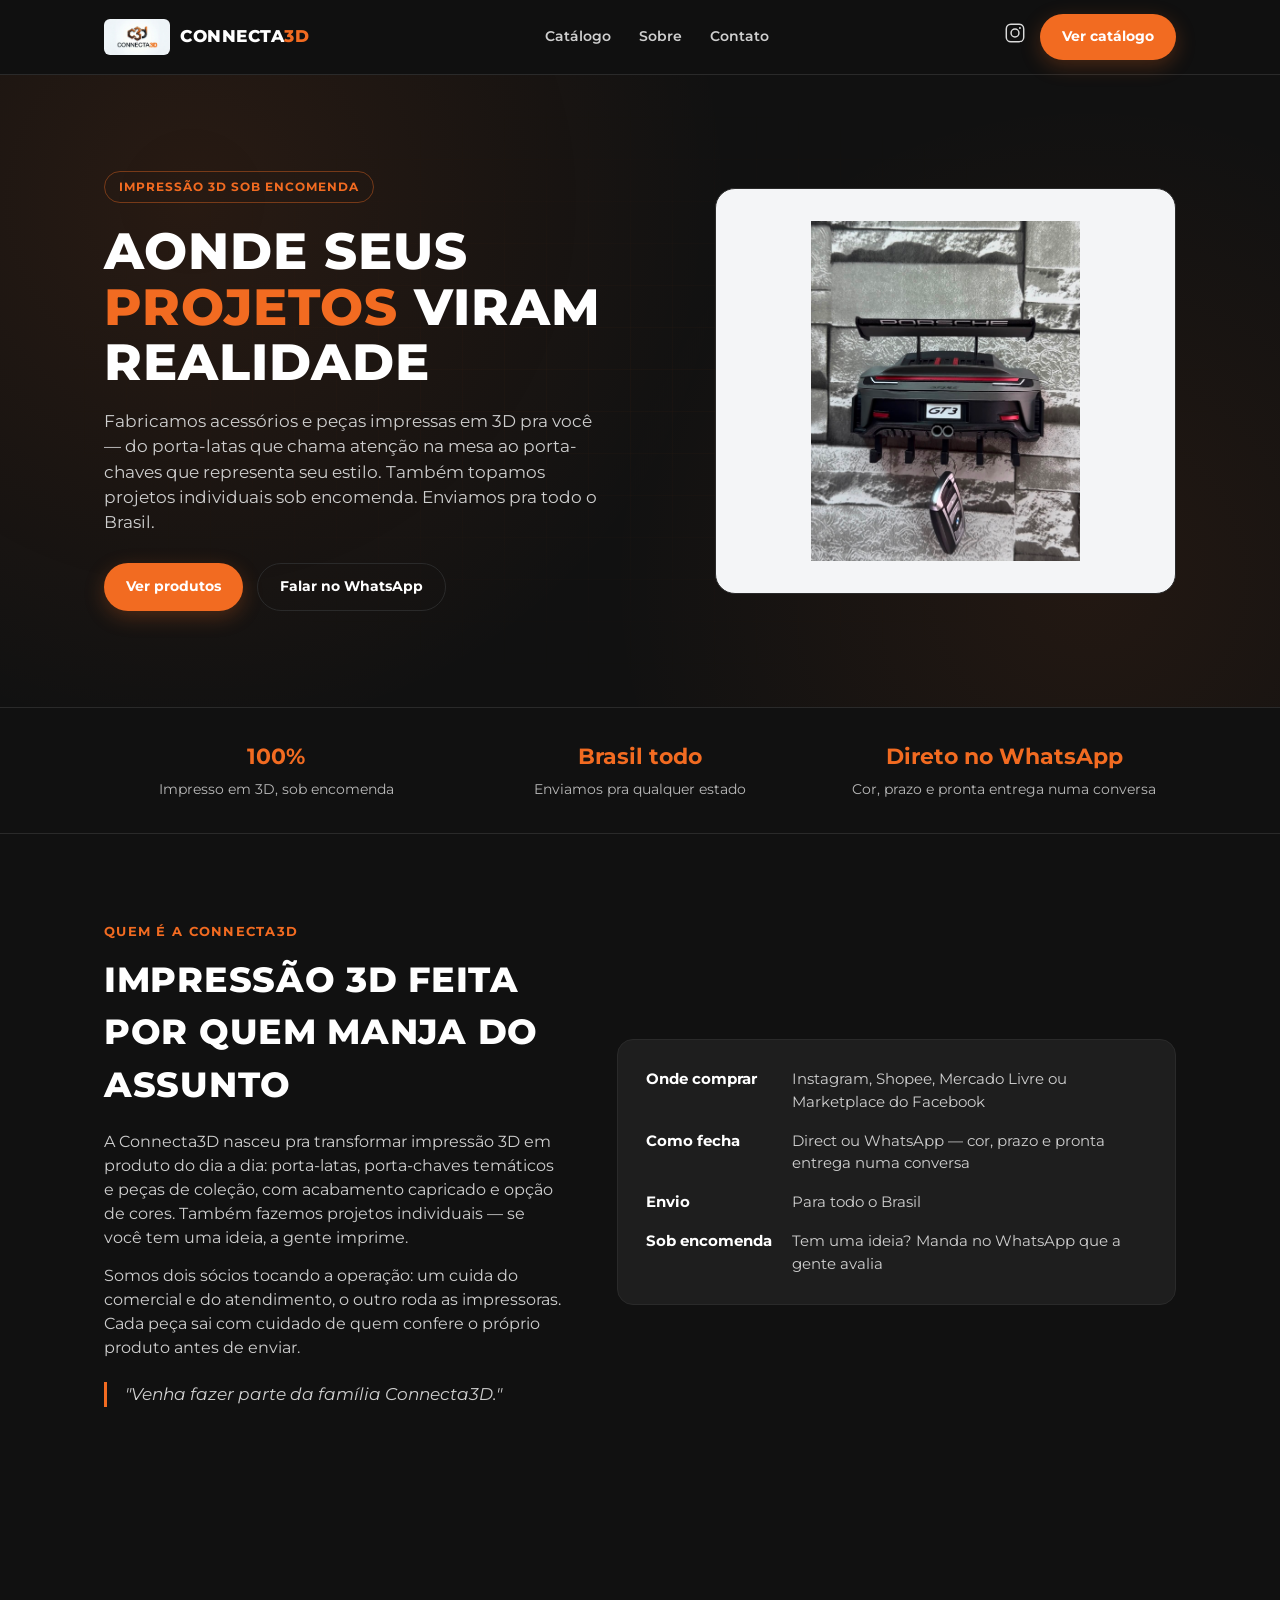
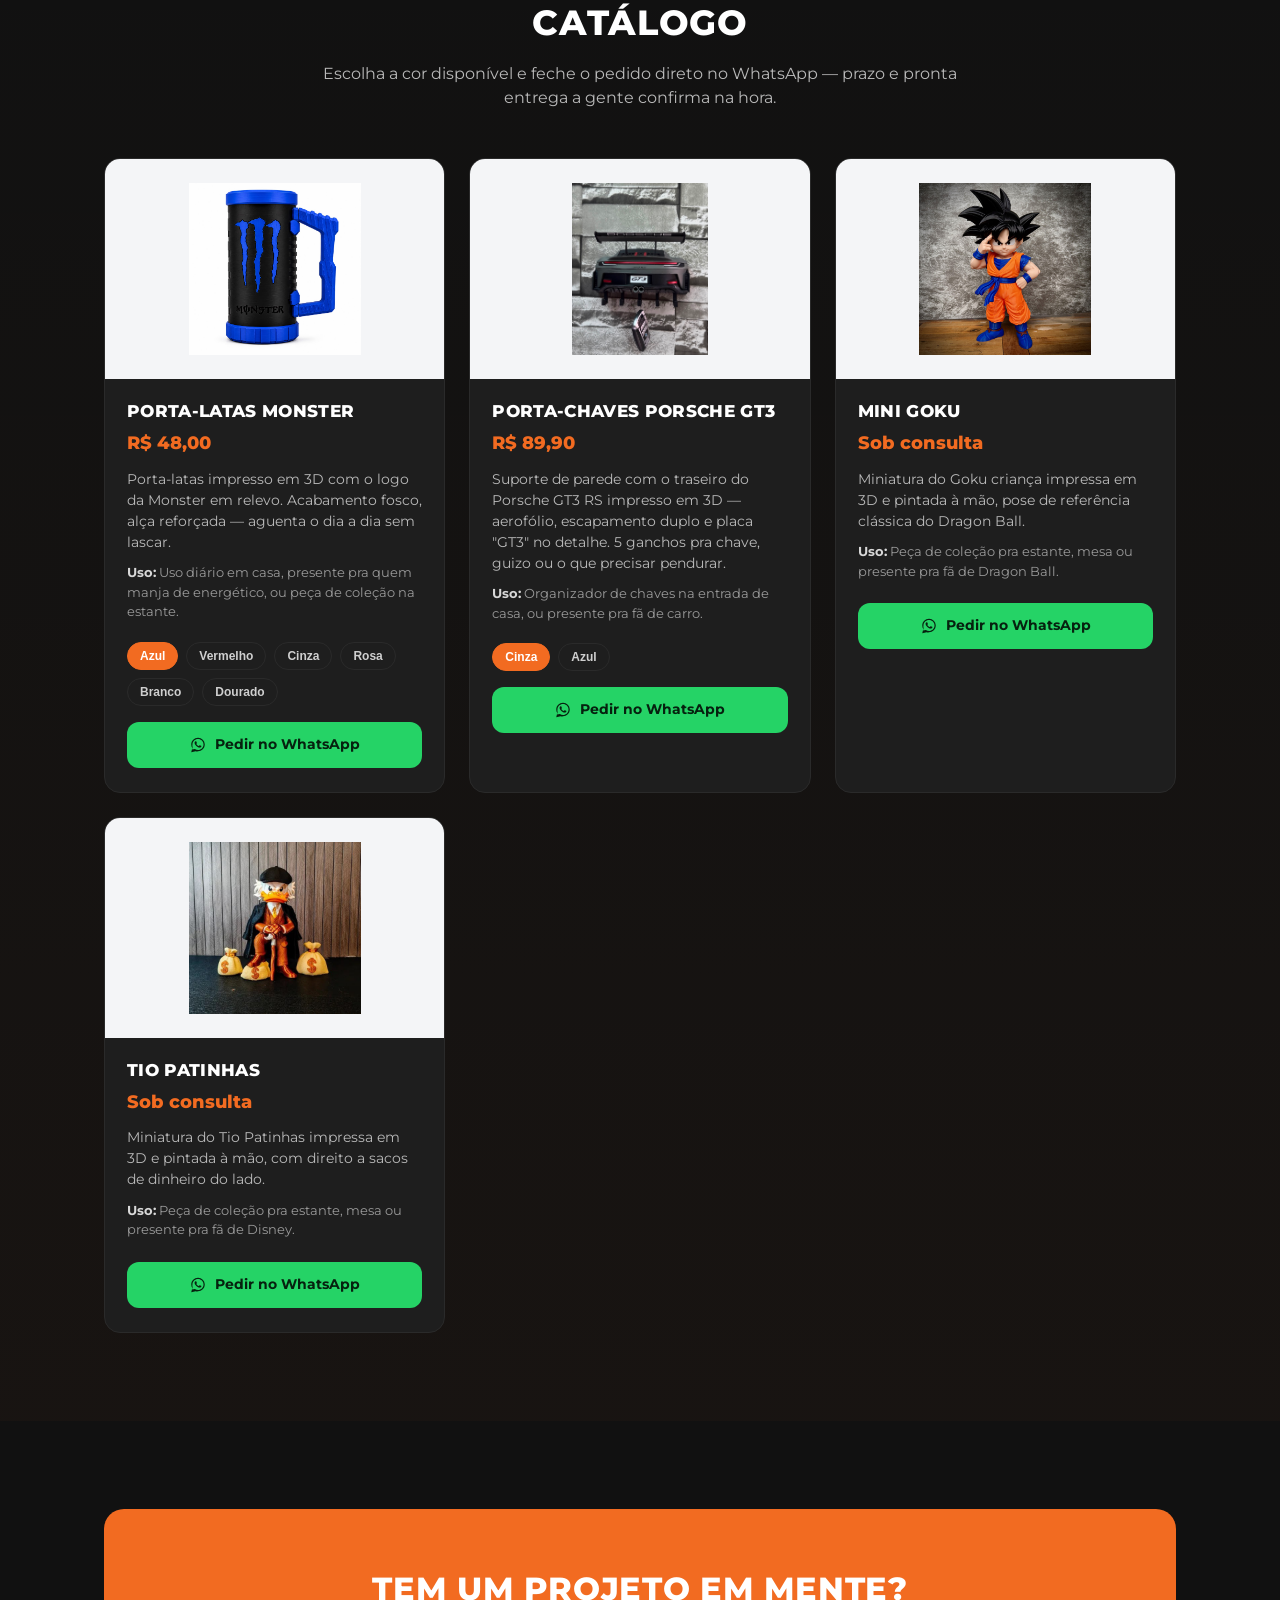
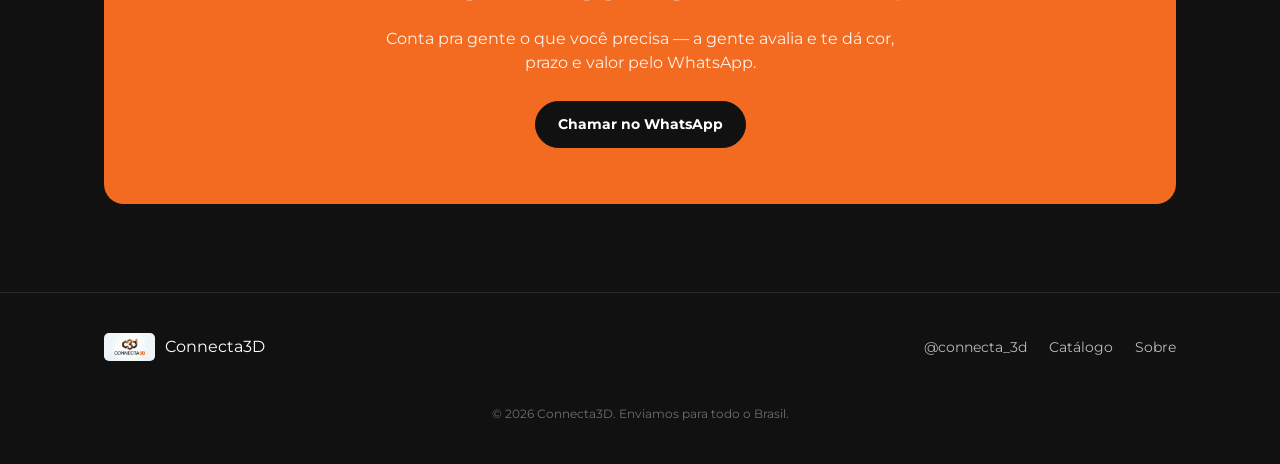
==== index.html @ 7aefbe27 "Configura memória do negócio e cria o site da Connecta3D Preenche _memoria/ e identidade/design-guid" ====
<!doctype html>
<html lang="pt-BR">
<head>
  <meta charset="UTF-8" />
  <meta name="viewport" content="width=device-width, initial-scale=1.0" />
  <title>Connecta3D — Impressão 3D sob encomenda</title>
  <meta name="description" content="Connecta3D: acessórios e peças impressas em 3D, feitos sob encomenda. Porta-latas, porta-chaves temáticos e projetos individuais. Enviamos para todo o Brasil." />
  <link rel="icon" href="assets/img/logo-connecta3d.jpeg" />
  <link rel="stylesheet" href="css/style.css" />
</head>
<body>

  <header class="header">
    <div class="container">
      <a href="#topo" class="marca">
        <img src="assets/img/logo-connecta3d.jpeg" alt="Connecta3D" />
        <span>CONNECTA<em>3D</em></span>
      </a>

      <nav class="nav">
        <a href="#catalogo">Catálogo</a>
        <a href="#sobre">Sobre</a>
        <a href="#contato">Contato</a>
      </nav>

      <div class="nav-cta">
        <a href="https://instagram.com/connecta_3d" target="_blank" rel="noopener" aria-label="Instagram @connecta_3d">
          <svg class="icone-instagram" viewBox="0 0 24 24" fill="none" xmlns="http://www.w3.org/2000/svg">
            <rect x="2.5" y="2.5" width="19" height="19" rx="5" stroke="currentColor" stroke-width="1.6"/>
            <circle cx="12" cy="12" r="4.3" stroke="currentColor" stroke-width="1.6"/>
            <circle cx="17.4" cy="6.6" r="1.1" fill="currentColor"/>
          </svg>
        </a>
        <a href="#catalogo" class="btn btn-laranja">Ver catálogo</a>
      </div>
    </div>
  </header>

  <main id="topo">

    <section class="hero">
      <div class="container">
        <div class="hero-texto">
          <span class="hero-tag">Impressão 3D sob encomenda</span>
          <h1>Aonde seus <em>projetos</em> viram realidade</h1>
          <p>
            Fabricamos acessórios e peças impressas em 3D pra você — do porta-latas
            que chama atenção na mesa ao porta-chaves que representa seu estilo.
            Também topamos projetos individuais sob encomenda. Enviamos pra todo o Brasil.
          </p>
          <div class="hero-ctas">
            <a href="#catalogo" class="btn btn-laranja">Ver produtos</a>
            <a id="btn-hero-whatsapp" href="#" target="_blank" rel="noopener" class="btn btn-outline">Falar no WhatsApp</a>
          </div>
        </div>
        <div class="hero-visual">
          <img src="assets/img/porsche-preto.jpeg" alt="Porta-chaves Porsche GT3 impresso em 3D" />
        </div>
      </div>
    </section>

    <section class="selos">
      <div class="container">
        <div class="selo">
          <strong>100%</strong>
          <span>Impresso em 3D, sob encomenda</span>
        </div>
        <div class="selo">
          <strong>Brasil todo</strong>
          <span>Enviamos pra qualquer estado</span>
        </div>
        <div class="selo">
          <strong>Direto no WhatsApp</strong>
          <span>Cor, prazo e pronta entrega numa conversa</span>
        </div>
      </div>
    </section>

    <section class="sobre" id="sobre">
      <div class="container">
        <div class="sobre-texto">
          <span class="sobre-label">Quem é a Connecta3D</span>
          <h2>Impressão 3D feita por quem manja do assunto</h2>
          <p>
            A Connecta3D nasceu pra transformar impressão 3D em produto do dia a dia:
            porta-latas, porta-chaves temáticos e peças de coleção, com acabamento
            capricado e opção de cores. Também fazemos projetos individuais —
            se você tem uma ideia, a gente imprime.
          </p>
          <p>
            Somos dois sócios tocando a operação: um cuida do comercial e do
            atendimento, o outro roda as impressoras. Cada peça sai com cuidado
            de quem confere o próprio produto antes de enviar.
          </p>
          <p class="sobre-frase">"Venha fazer parte da família Connecta3D."</p>
        </div>

        <div class="sobre-card">
          <ul class="sobre-lista">
            <li><strong>Onde comprar</strong> Instagram, Shopee, Mercado Livre ou Marketplace do Facebook</li>
            <li><strong>Como fecha</strong> Direct ou WhatsApp — cor, prazo e pronta entrega numa conversa</li>
            <li><strong>Envio</strong> Para todo o Brasil</li>
            <li><strong>Sob encomenda</strong> Tem uma ideia? Manda no WhatsApp que a gente avalia</li>
          </ul>
        </div>
      </div>
    </section>

    <section class="catalogo" id="catalogo">
      <div class="container">
        <div class="catalogo-cabecalho">
          <h2>Catálogo</h2>
          <p>Escolha a cor disponível e feche o pedido direto no WhatsApp — prazo e pronta entrega a gente confirma na hora.</p>
        </div>

        <div class="catalogo-grid" id="catalogo-grid"></div>
      </div>
    </section>

    <section class="cta-final" id="contato">
      <div class="container">
        <div class="cta-final-card">
          <h2>Tem um projeto em mente?</h2>
          <p>Conta pra gente o que você precisa — a gente avalia e te dá cor, prazo e valor pelo WhatsApp.</p>
          <a id="btn-footer-whatsapp" href="#" target="_blank" rel="noopener" class="btn btn-outline">Chamar no WhatsApp</a>
        </div>
      </div>
    </section>

  </main>

  <footer class="footer">
    <div class="container">
      <div class="footer-marca">
        <img src="assets/img/logo-connecta3d.jpeg" alt="Connecta3D" />
        <span>Connecta3D</span>
      </div>
      <div class="footer-links">
        <a href="https://instagram.com/connecta_3d" target="_blank" rel="noopener">@connecta_3d</a>
        <a href="#catalogo">Catálogo</a>
        <a href="#sobre">Sobre</a>
      </div>
      <p class="footer-copy">© <span id="ano-atual"></span> Connecta3D. Enviamos para todo o Brasil.</p>
    </div>
  </footer>

  <script src="js/produtos.js"></script>
  <script src="js/script.js"></script>
</body>
</html>
---- css/style.css ----
@import url("https://fonts.googleapis.com/css2?family=Montserrat:wght@400;500;600;700;800&display=swap");

:root {
  --preto: #111111;
  --preto-card: #1e1e1e;
  --laranja: #f26b21;
  --branco: #ffffff;
  --cinza-claro: #f4f5f7;
  --borda: #2a2a2a;
  --whatsapp: #25d366;
  --whatsapp-escuro: #1da851;
}

* {
  box-sizing: border-box;
  margin: 0;
  padding: 0;
}

html {
  scroll-behavior: smooth;
}

body {
  font-family: "Montserrat", "Segoe UI", sans-serif;
  background: var(--preto);
  color: var(--branco);
  line-height: 1.5;
}

img {
  max-width: 100%;
  display: block;
}

a {
  color: inherit;
  text-decoration: none;
}

.container {
  max-width: 1120px;
  margin: 0 auto;
  padding: 0 24px;
}

section {
  padding: 88px 0;
}

h1, h2, h3 {
  font-weight: 800;
  text-transform: uppercase;
  letter-spacing: 0.02em;
}

/* Header */

.header {
  position: sticky;
  top: 0;
  z-index: 20;
  background: rgba(17, 17, 17, 0.92);
  backdrop-filter: blur(6px);
  border-bottom: 1px solid var(--borda);
}

.header .container {
  display: flex;
  align-items: center;
  justify-content: space-between;
  padding-top: 14px;
  padding-bottom: 14px;
  gap: 16px;
}

.marca {
  display: flex;
  align-items: center;
  gap: 10px;
}

.marca img {
  height: 36px;
  width: auto;
  border-radius: 6px;
}

.marca span {
  font-weight: 800;
  font-size: 1.05rem;
  letter-spacing: 0.03em;
}

.marca span em {
  font-style: normal;
  color: var(--laranja);
}

.nav {
  display: flex;
  align-items: center;
  gap: 28px;
}

.nav a {
  font-size: 0.9rem;
  font-weight: 600;
  color: #cfcfcf;
  transition: color 0.15s ease;
}

.nav a:hover {
  color: var(--branco);
}

.nav-cta {
  display: flex;
  align-items: center;
  gap: 14px;
}

.icone-instagram {
  width: 22px;
  height: 22px;
  opacity: 0.85;
  transition: opacity 0.15s ease;
}

.icone-instagram:hover {
  opacity: 1;
}

/* Botões */

.btn {
  display: inline-flex;
  align-items: center;
  gap: 8px;
  padding: 12px 22px;
  border-radius: 999px;
  font-weight: 700;
  font-size: 0.9rem;
  white-space: nowrap;
  transition: transform 0.15s ease, box-shadow 0.15s ease;
}

.btn:hover {
  transform: translateY(-1px);
}

.btn-laranja {
  background: var(--laranja);
  color: var(--branco);
  box-shadow: 0 6px 20px rgba(242, 107, 33, 0.25);
}

.btn-outline {
  background: transparent;
  border: 1px solid var(--borda);
  color: var(--branco);
}

.btn-whatsapp {
  display: inline-flex;
  align-items: center;
  justify-content: center;
  gap: 8px;
  width: 100%;
  padding: 12px 18px;
  border-radius: 12px;
  background: var(--whatsapp);
  color: #06210f;
  font-weight: 700;
  font-size: 0.9rem;
  margin-top: 16px;
  transition: background 0.15s ease, transform 0.15s ease;
}

.btn-whatsapp:hover {
  background: var(--whatsapp-escuro);
  color: var(--branco);
  transform: translateY(-1px);
}

.btn-whatsapp::before {
  content: "";
  width: 18px;
  height: 18px;
  background: currentColor;
  -webkit-mask: url("data:image/svg+xml,%3Csvg xmlns='http://www.w3.org/2000/svg' viewBox='0 0 32 32'%3E%3Cpath d='M16.03 3C9.4 3 4 8.36 4 15c0 2.34.66 4.53 1.8 6.4L4 29l7.8-1.75A11.9 11.9 0 0 0 16.03 27C22.65 27 28 21.64 28 15S22.65 3 16.03 3zm0 21.8c-2.02 0-3.9-.58-5.5-1.58l-.4-.24-4.62 1.04 1.03-4.5-.26-.42A9.7 9.7 0 0 1 6.2 15c0-5.4 4.4-9.8 9.83-9.8 5.42 0 9.82 4.4 9.82 9.8 0 5.4-4.4 9.8-9.82 9.8zm5.4-7.34c-.3-.15-1.77-.87-2.04-.97-.27-.1-.47-.15-.67.15-.2.3-.77.97-.94 1.17-.17.2-.35.22-.65.07-.3-.15-1.26-.46-2.4-1.47-.89-.79-1.48-1.77-1.66-2.07-.17-.3-.02-.46.13-.61.14-.14.3-.35.45-.52.15-.17.2-.3.3-.5.1-.2.05-.37-.02-.52-.07-.15-.67-1.6-.92-2.2-.24-.58-.49-.5-.67-.51h-.57c-.2 0-.52.07-.79.37-.27.3-1.04 1.02-1.04 2.48 0 1.46 1.07 2.87 1.22 3.07.15.2 2.1 3.2 5.08 4.49.71.31 1.26.49 1.69.62.71.23 1.36.2 1.87.12.57-.08 1.77-.72 2.02-1.42.25-.7.25-1.3.17-1.42-.07-.13-.27-.2-.57-.35z'/%3E%3C/svg%3E") no-repeat center / contain;
  mask: url("data:image/svg+xml,%3Csvg xmlns='http://www.w3.org/2000/svg' viewBox='0 0 32 32'%3E%3Cpath d='M16.03 3C9.4 3 4 8.36 4 15c0 2.34.66 4.53 1.8 6.4L4 29l7.8-1.75A11.9 11.9 0 0 0 16.03 27C22.65 27 28 21.64 28 15S22.65 3 16.03 3zm0 21.8c-2.02 0-3.9-.58-5.5-1.58l-.4-.24-4.62 1.04 1.03-4.5-.26-.42A9.7 9.7 0 0 1 6.2 15c0-5.4 4.4-9.8 9.83-9.8 5.42 0 9.82 4.4 9.82 9.8 0 5.4-4.4 9.8-9.82 9.8zm5.4-7.34c-.3-.15-1.77-.87-2.04-.97-.27-.1-.47-.15-.67.15-.2.3-.77.97-.94 1.17-.17.2-.35.22-.65.07-.3-.15-1.26-.46-2.4-1.47-.89-.79-1.48-1.77-1.66-2.07-.17-.3-.02-.46.13-.61.14-.14.3-.35.45-.52.15-.17.2-.3.3-.5.1-.2.05-.37-.02-.52-.07-.15-.67-1.6-.92-2.2-.24-.58-.49-.5-.67-.51h-.57c-.2 0-.52.07-.79.37-.27.3-1.04 1.02-1.04 2.48 0 1.46 1.07 2.87 1.22 3.07.15.2 2.1 3.2 5.08 4.49.71.31 1.26.49 1.69.62.71.23 1.36.2 1.87.12.57-.08 1.77-.72 2.02-1.42.25-.7.25-1.3.17-1.42-.07-.13-.27-.2-.57-.35z'/%3E%3C/svg%3E") no-repeat center / contain;
  flex-shrink: 0;
}

/* Hero */

.hero {
  position: relative;
  padding-top: 96px;
  padding-bottom: 96px;
  overflow: hidden;
  background:
    radial-gradient(circle at 15% 20%, rgba(242, 107, 33, 0.10) 0, transparent 45%),
    radial-gradient(circle at 85% 80%, rgba(242, 107, 33, 0.08) 0, transparent 40%);
}

.hero::before {
  content: "";
  position: absolute;
  inset: 0;
  opacity: 0.5;
  pointer-events: none;
  background-image:
    linear-gradient(rgba(242, 107, 33, 0.06) 1px, transparent 1px),
    linear-gradient(90deg, rgba(242, 107, 33, 0.06) 1px, transparent 1px);
  background-size: 42px 42px;
  mask-image: radial-gradient(ellipse at center, black 0%, transparent 70%);
}

.hero .container {
  position: relative;
  display: grid;
  grid-template-columns: 1.1fr 0.9fr;
  gap: 48px;
  align-items: center;
}

.hero-tag {
  display: inline-block;
  font-size: 0.78rem;
  font-weight: 700;
  letter-spacing: 0.08em;
  text-transform: uppercase;
  color: var(--laranja);
  border: 1px solid rgba(242, 107, 33, 0.4);
  border-radius: 999px;
  padding: 6px 14px;
  margin-bottom: 20px;
}

.hero h1 {
  font-size: clamp(2.1rem, 4vw, 3.2rem);
  line-height: 1.08;
  margin-bottom: 20px;
}

.hero h1 em {
  font-style: normal;
  color: var(--laranja);
}

.hero p {
  color: #cfcfcf;
  font-size: 1.05rem;
  max-width: 46ch;
  margin-bottom: 28px;
}

.hero-ctas {
  display: flex;
  gap: 14px;
  flex-wrap: wrap;
}

.hero-visual {
  position: relative;
  border-radius: 20px;
  overflow: hidden;
  background: var(--cinza-claro);
  padding: 32px;
  display: flex;
  align-items: center;
  justify-content: center;
  border: 1px solid var(--borda);
}

.hero-visual img {
  max-height: 340px;
  width: auto;
  margin: 0 auto;
}

/* Selos de confiança */

.selos {
  border-top: 1px solid var(--borda);
  border-bottom: 1px solid var(--borda);
  padding: 32px 0;
}

.selos .container {
  display: grid;
  grid-template-columns: repeat(auto-fit, minmax(180px, 1fr));
  gap: 20px;
  text-align: center;
}

.selo strong {
  display: block;
  color: var(--laranja);
  font-size: 1.4rem;
  margin-bottom: 4px;
}

.selo span {
  color: #b9b9b9;
  font-size: 0.85rem;
}

/* Sobre */

.sobre .container {
  display: grid;
  grid-template-columns: 0.9fr 1.1fr;
  gap: 56px;
  align-items: center;
}

.sobre-label {
  color: var(--laranja);
  font-weight: 700;
  font-size: 0.8rem;
  letter-spacing: 0.1em;
  text-transform: uppercase;
  margin-bottom: 12px;
  display: block;
}

.sobre h2 {
  font-size: clamp(1.6rem, 3vw, 2.2rem);
  margin-bottom: 18px;
}

.sobre p {
  color: #cfcfcf;
  margin-bottom: 14px;
}

.sobre-frase {
  border-left: 3px solid var(--laranja);
  padding-left: 18px;
  font-style: italic;
  color: var(--branco);
  font-size: 1.05rem;
  margin-top: 22px;
}

.sobre-card {
  background: var(--preto-card);
  border: 1px solid var(--borda);
  border-radius: 16px;
  padding: 28px;
}

.sobre-lista {
  list-style: none;
  display: flex;
  flex-direction: column;
  gap: 16px;
}

.sobre-lista li {
  display: flex;
  gap: 14px;
  color: #cfcfcf;
  font-size: 0.95rem;
}

.sobre-lista li strong {
  color: var(--branco);
  min-width: 132px;
  flex-shrink: 0;
}

/* Catálogo */

.catalogo {
  background: linear-gradient(180deg, transparent 0%, rgba(242, 107, 33, 0.03) 100%);
}

.catalogo-cabecalho {
  text-align: center;
  max-width: 640px;
  margin: 0 auto 48px;
}

.catalogo-cabecalho h2 {
  font-size: clamp(1.6rem, 3vw, 2.2rem);
  margin-bottom: 12px;
}

.catalogo-cabecalho p {
  color: #b9b9b9;
}

.catalogo-grid {
  display: grid;
  grid-template-columns: repeat(auto-fit, minmax(260px, 1fr));
  gap: 24px;
}

.card-produto {
  background: var(--preto-card);
  border: 1px solid var(--borda);
  border-radius: 16px;
  overflow: hidden;
  display: flex;
  flex-direction: column;
  transition: border-color 0.15s ease, transform 0.15s ease;
}

.card-produto:hover {
  border-color: rgba(242, 107, 33, 0.5);
  transform: translateY(-3px);
}

.card-imagem {
  background: var(--cinza-claro);
  padding: 24px;
  display: flex;
  align-items: center;
  justify-content: center;
  height: 220px;
}

.card-imagem img {
  max-height: 100%;
  width: auto;
  object-fit: contain;
}

.card-corpo {
  padding: 20px 22px 24px;
  display: flex;
  flex-direction: column;
  flex: 1;
}

.card-corpo h3 {
  font-size: 1.05rem;
  margin-bottom: 6px;
}

.card-corpo .preco {
  color: var(--laranja);
  font-weight: 800;
  font-size: 1.1rem;
  margin-bottom: 12px;
}

.card-corpo .descricao {
  color: #b9b9b9;
  font-size: 0.88rem;
  margin-bottom: 10px;
}

.card-corpo .aplicacao {
  color: #9a9a9a;
  font-size: 0.82rem;
  margin-bottom: 6px;
}

.card-corpo .aplicacao strong {
  color: #d8d8d8;
}

.swatches {
  display: flex;
  flex-wrap: wrap;
  gap: 8px;
  margin-top: 14px;
}

.swatch {
  background: transparent;
  border: 1px solid var(--borda);
  color: #cfcfcf;
  font-size: 0.75rem;
  font-weight: 600;
  padding: 6px 12px;
  border-radius: 999px;
  cursor: pointer;
  transition: all 0.15s ease;
}

.swatch:hover {
  border-color: var(--laranja);
  color: var(--branco);
}

.swatch.ativo {
  background: var(--laranja);
  border-color: var(--laranja);
  color: var(--branco);
}

/* CTA final */

.cta-final {
  text-align: center;
}

.cta-final-card {
  background: var(--laranja);
  border-radius: 20px;
  padding: 56px 40px;
  color: var(--branco);
}

.cta-final-card h2 {
  font-size: clamp(1.5rem, 3vw, 2rem);
  margin-bottom: 14px;
}

.cta-final-card p {
  color: rgba(255, 255, 255, 0.9);
  max-width: 50ch;
  margin: 0 auto 26px;
}

.cta-final-card .btn-outline {
  background: var(--preto);
  border-color: var(--preto);
}

/* Footer */

.footer {
  border-top: 1px solid var(--borda);
  padding: 40px 0;
}

.footer .container {
  display: flex;
  align-items: center;
  justify-content: space-between;
  flex-wrap: wrap;
  gap: 20px;
}

.footer-marca {
  display: flex;
  align-items: center;
  gap: 10px;
}

.footer-marca img {
  height: 28px;
  border-radius: 5px;
}

.footer-links {
  display: flex;
  align-items: center;
  gap: 22px;
  font-size: 0.85rem;
  color: #b9b9b9;
}

.footer-links a:hover {
  color: var(--branco);
}

.footer-copy {
  width: 100%;
  text-align: center;
  color: #6f6f6f;
  font-size: 0.78rem;
  margin-top: 24px;
}

/* Responsivo */

@media (max-width: 860px) {
  .hero .container,
  .sobre .container {
    grid-template-columns: 1fr;
  }

  .hero-visual {
    order: -1;
  }

  .nav {
    gap: 16px;
  }

  .nav a {
    display: none;
  }

  section {
    padding: 64px 0;
  }
}

@media (max-width: 480px) {
  .hero-ctas .btn {
    width: 100%;
    justify-content: center;
  }
}
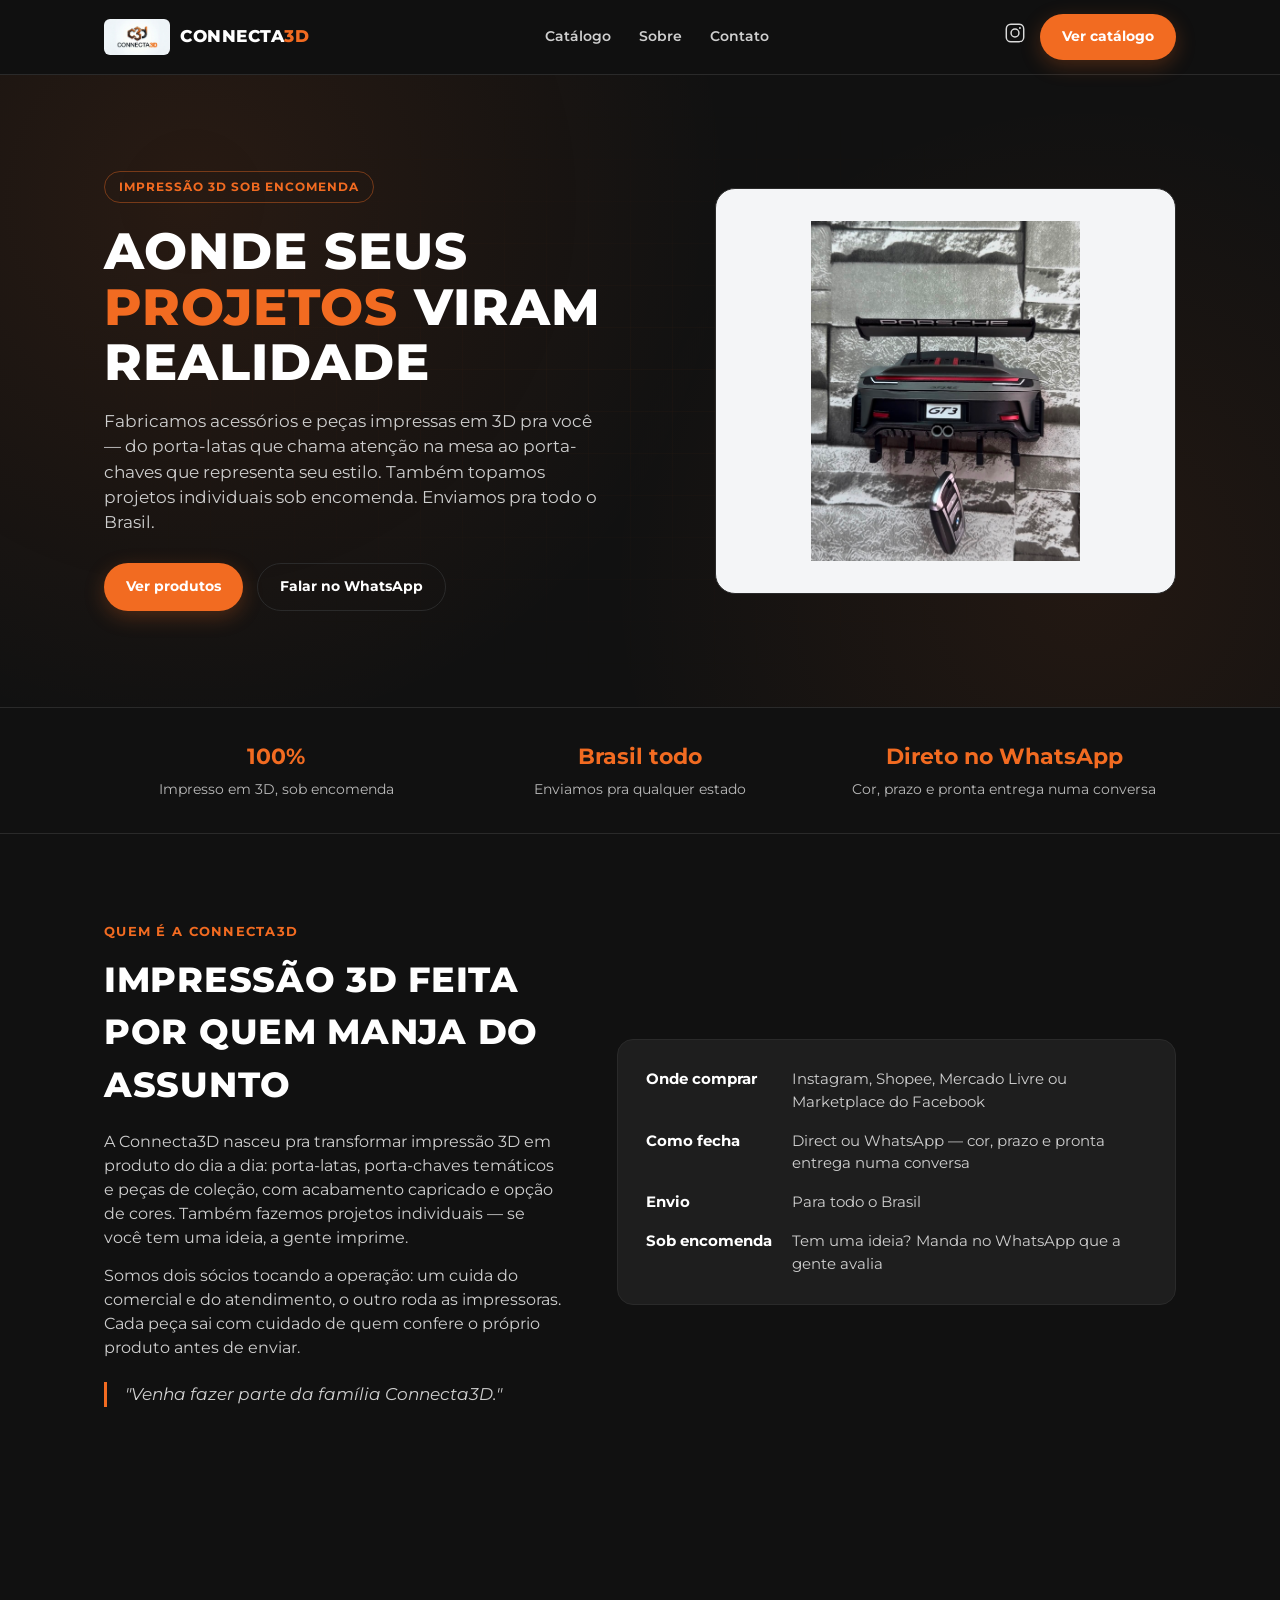
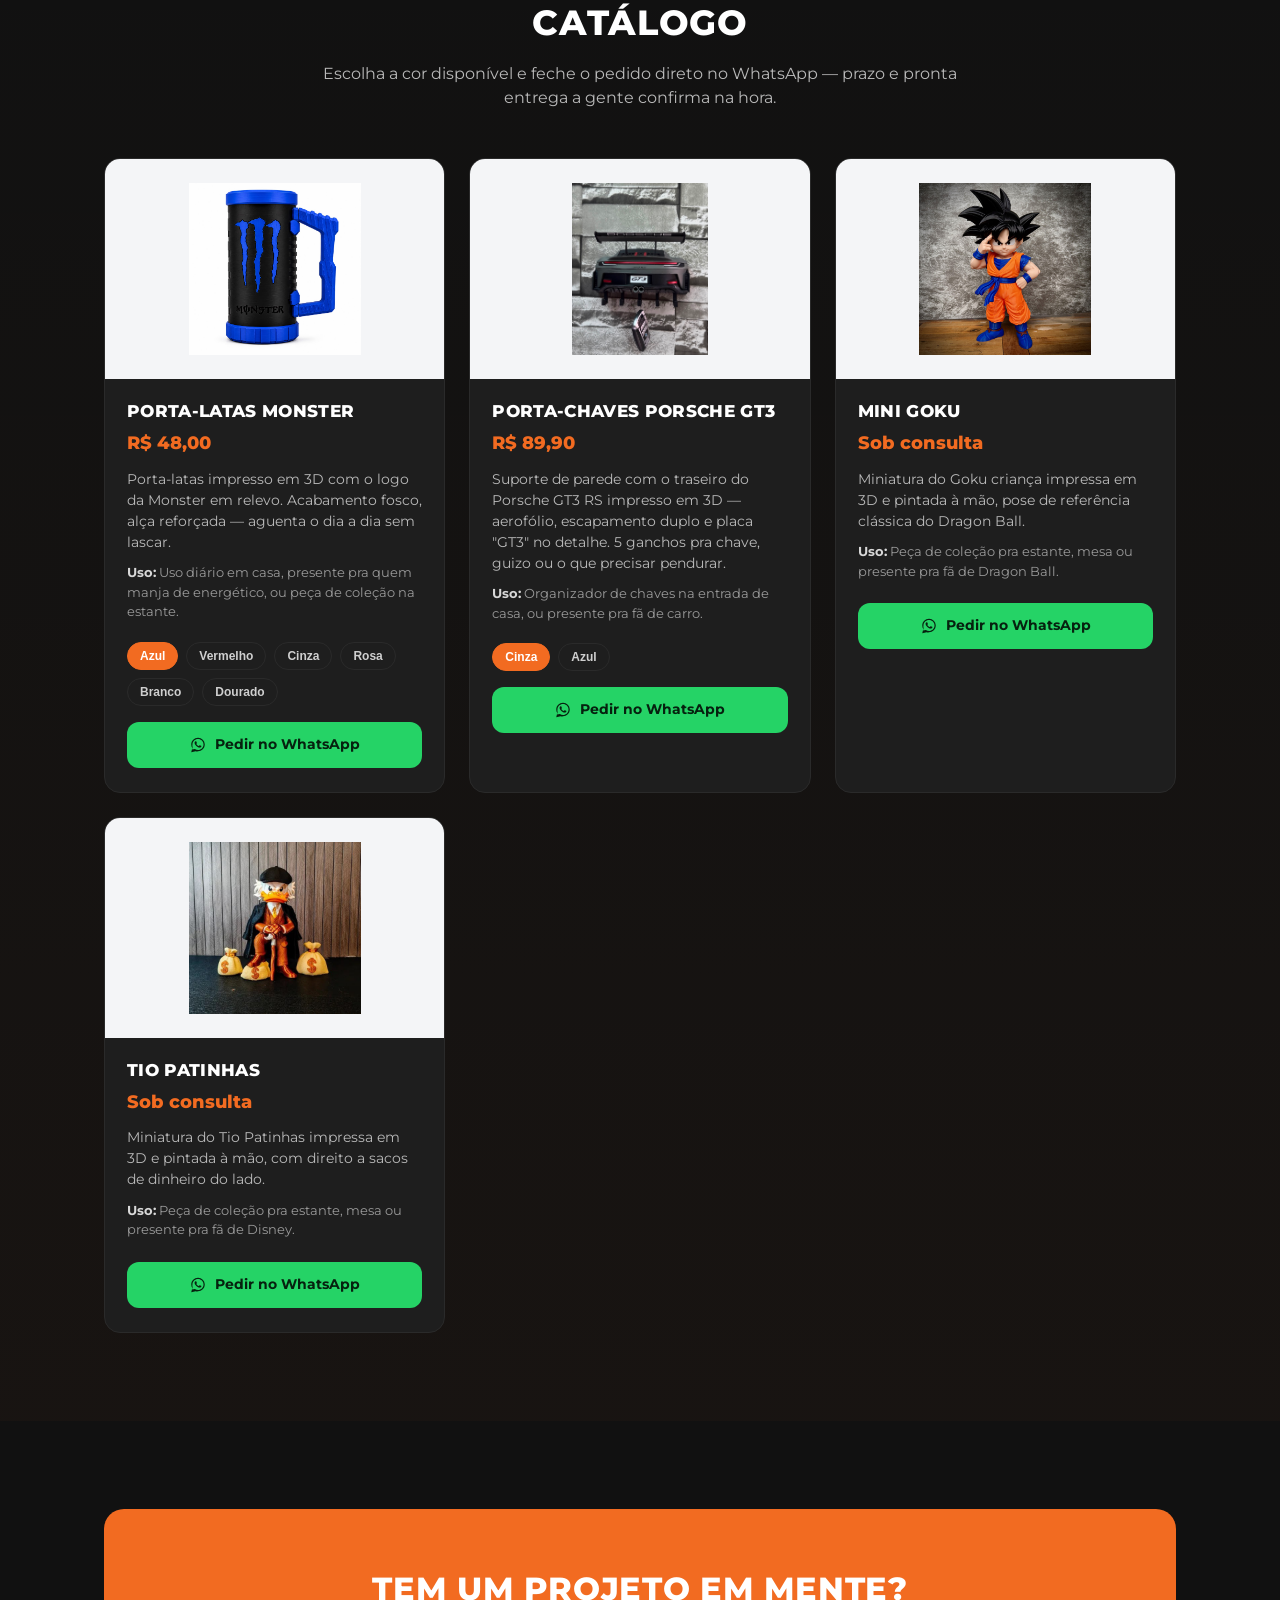
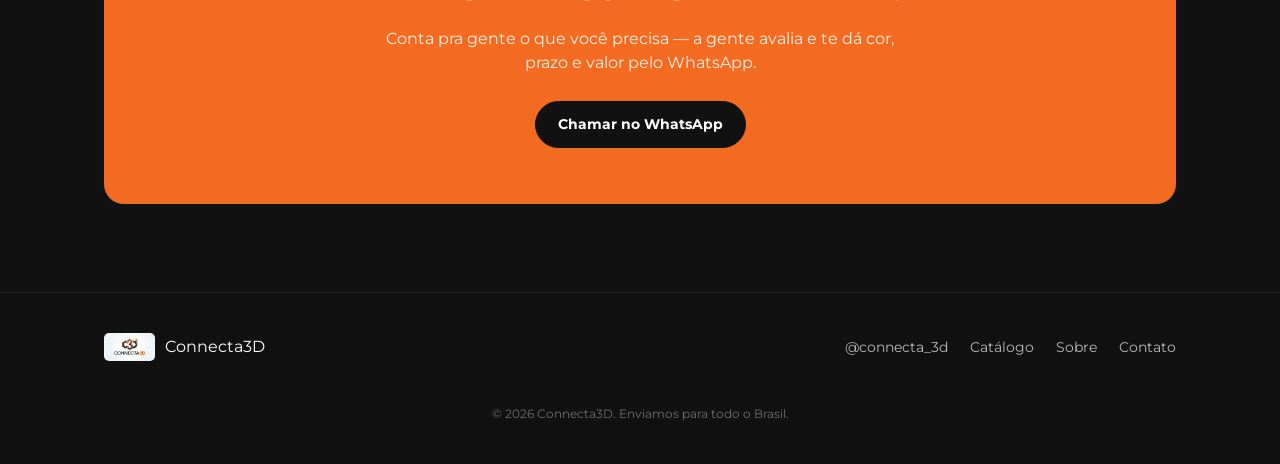
==== commit b10f47e9: "site: adiciona meta tags Open Graph e link de Contato no footer" ====
--- a/index.html
+++ b/index.html
@@ -6,6 +6,17 @@
   <title>Connecta3D — Impressão 3D sob encomenda</title>
   <meta name="description" content="Connecta3D: acessórios e peças impressas em 3D, feitos sob encomenda. Porta-latas, porta-chaves temáticos e projetos individuais. Enviamos para todo o Brasil." />
   <link rel="icon" href="assets/img/logo-connecta3d.jpeg" />
+
+  <meta property="og:type" content="website" />
+  <meta property="og:site_name" content="Connecta3D" />
+  <meta property="og:title" content="Connecta3D — Impressão 3D sob encomenda" />
+  <meta property="og:description" content="Acessórios e peças impressas em 3D, feitos sob encomenda. Porta-latas, porta-chaves temáticos e projetos individuais. Enviamos para todo o Brasil." />
+  <meta property="og:image" content="assets/img/porsche-preto.jpeg" />
+  <meta name="twitter:card" content="summary_large_image" />
+  <meta name="twitter:title" content="Connecta3D — Impressão 3D sob encomenda" />
+  <meta name="twitter:description" content="Acessórios e peças impressas em 3D, feitos sob encomenda. Enviamos para todo o Brasil." />
+  <meta name="twitter:image" content="assets/img/porsche-preto.jpeg" />
+
   <link rel="stylesheet" href="css/style.css" />
 </head>
 <body>
@@ -139,6 +150,7 @@
         <a href="https://instagram.com/connecta_3d" target="_blank" rel="noopener">@connecta_3d</a>
         <a href="#catalogo">Catálogo</a>
         <a href="#sobre">Sobre</a>
+        <a href="#contato">Contato</a>
       </div>
       <p class="footer-copy">© <span id="ano-atual"></span> Connecta3D. Enviamos para todo o Brasil.</p>
     </div>
